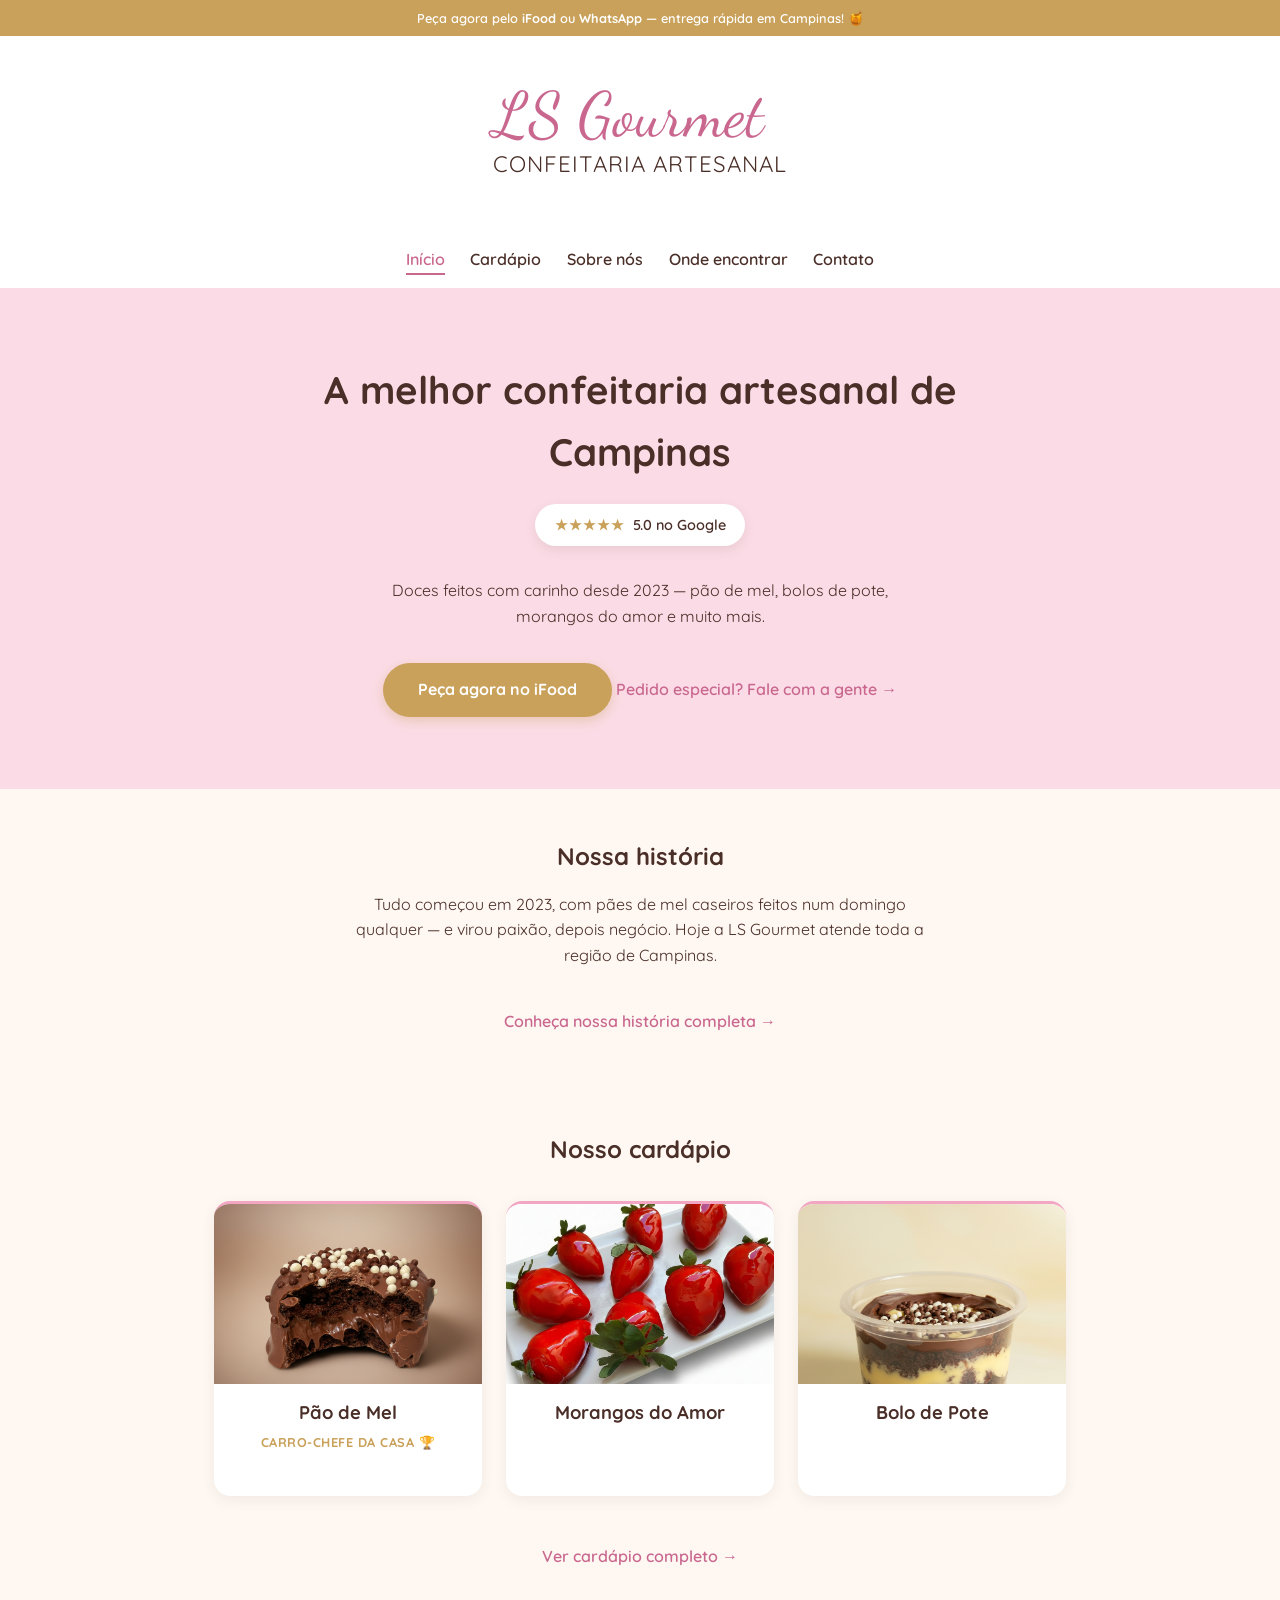
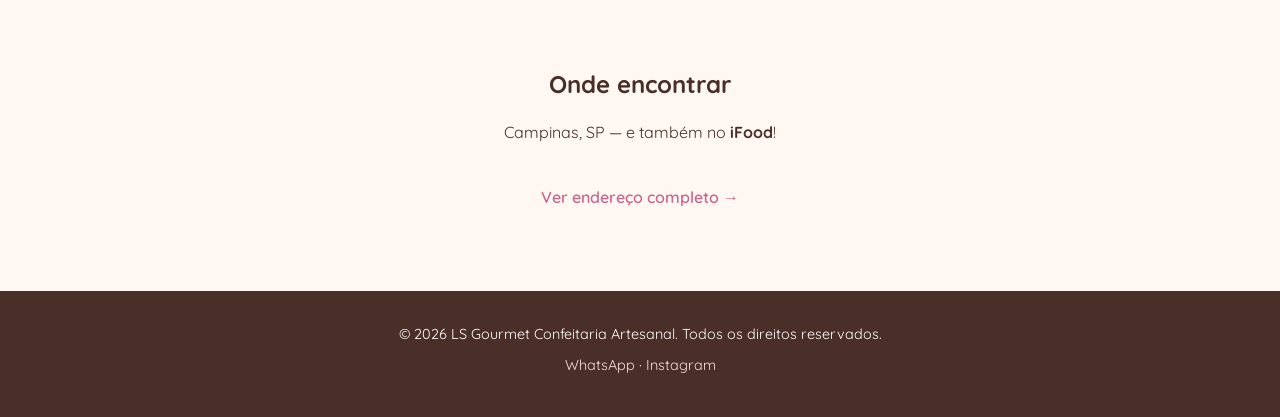
==== index.html @ 7b4629cc "Primeiro commit: site LS Gourmet completo (HTML, CSS, JS)" ====
<!DOCTYPE html>
<html lang="pt-br">

<head>
  <meta charset="UTF-8">
  <meta name="viewport" content="width=device-width, initial-scale=1.0">
  <title>LS Gourmet Confeitaria Artesanal | Campinas</title>

   <meta name="google-site-verification" content="-UkThLlCZHHa44eqxwOINL25z6Y333y_XZGfNcUFU3g" />
  <meta name="description" content="Confeitaria artesanal em Campinas, SP, com nota 5.0 no Google. Pão de mel, bolo de pote, morango do amor e mais, feitos com carinho. Peça no iFood!">
  
  <meta property="og:type" content="website">
  <meta property="og:site_name" content="LS Gourmet Confeitaria Artesanal">
  <meta property="og:locale" content="pt_BR">
  <meta property="og:title" content="LS Gourmet Confeitaria Artesanal | Campinas">
  <meta property="og:description" content="Confeitaria artesanal em Campinas, SP, com nota 5.0 no Google. Pão de mel, bolo de pote, morango do amor e mais, feitos com carinho. Peça no iFood!">
  <meta property="og:image" content="https://lsgourmetconfeitaria.com/images/pao-de-mel.jpg">
  <meta property="og:url" content="https://lsgourmetconfeitaria.com/">

  <link rel="icon" href="/icons/favicon.ico" sizes="any">
<link rel="icon" type="image/png" href="/icons/favicon-32x32.png" sizes="32x32">
<link rel="apple-touch-icon" href="/icons/apple-touch-icon.png">

  <link rel="preconnect" href="https://fonts.googleapis.com">
  <link rel="preconnect" href="https://fonts.gstatic.com" crossorigin>
  <link href="https://fonts.googleapis.com/css2?family=Dancing+Script:wght@700&family=Quicksand:wght@400;600;700&display=swap" rel="stylesheet">

  <link rel="stylesheet" href="css/style.css">
</head>

<body>

  <div class="faixa-anuncio">
    <p>Peça agora pelo <strong>iFood</strong> ou <strong>WhatsApp</strong> — entrega rápida em Campinas! 🍯</p>
  </div>

  <header>
    <div class="logo">
      <p>LS Gourmet </p>
      <span>Confeitaria Artesanal</span>
    </div>
    <button class="menu-toggle" id="menu-toggle" aria-label="Abrir menu" aria-expanded="false" aria-controls="nav-principal">
      <span></span><span></span><span></span>
    </button>
  </header>

  <nav id="nav-principal">
    <ul>
      <li><a href="/" aria-current="page">Início</a></li>
      <li><a href="cardapio">Cardápio</a></li>
      <li><a href="sobre">Sobre nós</a></li>
      <li><a href="onde-encontrar">Onde encontrar</a></li>
      <li><a href="contato">Contato</a></li>
    </ul>
  </nav>

  <main>
    <section class="hero">
      <h1>A melhor confeitaria artesanal de Campinas</h1>
      <a href="https://share.google/IQN4Jlq82c63Bdpti" class="selo-google" target="_blank">
        <span class="estrelas">★★★★★</span> 5.0 no Google
      </a>
      <p>Doces feitos com carinho desde 2023 — pão de mel, bolos de pote, morangos do amor e muito mais.</p>
      <a href="https://www.ifood.com.br/delivery/campinas-sp/ls-gourmet-jardim-santana/70661ac8-6c20-4188-8d08-fb38dcbf7fbe" class="botao-ifood" target="_blank">
        Peça agora no iFood
      </a>
      <a href="contato" class="link-saiba-mais">Pedido especial? Fale com a gente &rarr;</a>
    </section>

    <section class="chamada">
      <h2>Nossa história</h2>
      <p>
        Tudo começou em 2023, com pães de mel caseiros feitos num domingo
        qualquer — e virou paixão, depois negócio. Hoje a LS Gourmet
        atende toda a região de Campinas.
      </p>
      <a href="sobre" class="link-saiba-mais">Conheça nossa história completa &rarr;</a>
    </section>

    <section class="chamada">
      <h2>Nosso cardápio</h2>

      <div class="grid-produtos">
        <article class="card-produto">
          <img src="images/pao-de-mel.jpg" alt="Pães de mel artesanais LS Gourmet" loading="lazy">
          <h3>Pão de Mel</h3>
          <p class="destaque">Carro-chefe da casa 🏆</p>
        </article>

        <article class="card-produto">
          <img src="images/morango-do-amor.jpg" alt="Morangos do amor LS Gourmet" loading="lazy">
          <h3>Morangos do Amor</h3>
        </article>

        <article class="card-produto">
          <img src="images/bolo-de-pote.jpg" alt="Bolo de pote LS Gourmet" loading="lazy">
          <h3>Bolo de Pote</h3>
        </article>
      </div>

      <a href="cardapio" class="link-saiba-mais">Ver cardápio completo &rarr;</a>
    </section>

    <section class="chamada">
      <h2>Onde encontrar</h2>
      <p>Campinas, SP — e também no <strong>iFood</strong>!</p>
      <a href="onde-encontrar" class="link-saiba-mais">Ver endereço completo &rarr;</a>
    </section>

  </main>

  <footer>
    <p>&copy; 2026 LS Gourmet Confeitaria Artesanal. Todos os direitos reservados.</p>
    <p>
      <a href="https://wa.me/5519998472620" target="_blank">WhatsApp</a> ·
      <a href="https://www.instagram.com/ls.gourmet.31/" target="_blank">Instagram</a>
    </p>
  </footer>

  <button id="btn-topo" class="btn-topo" aria-label="Voltar ao topo">&uarr;</button>

  <script src="js/script.js"></script>
</body>
</html>
---- css/style.css ----
/* --------------------------------------------------------------
   1. RESET BÁSICO
   Todo navegador já vem com estilos padrão (margem em <body>,
   bullet em <li>, etc). A gente "zera" isso pra ter controle total.
   -------------------------------------------------------------- */
* {
  margin: 0;
  padding: 0;
  box-sizing: border-box;
}


/* --------------------------------------------------------------
   2. VARIÁVEIS DE COR (a paleta que você aprovou)
   --nome-qualquer é como se cria uma "variável" em CSS.
   Depois usamos var(--nome) em qualquer lugar do arquivo.
   Vantagem: se um dia quiser mudar o rosa do site inteiro,
   troca em UM lugar só, aqui embaixo.
   -------------------------------------------------------------- */
:root {
  --cor-fundo: #fff8f2;        
  --cor-branco: #ffffff;
  --cor-rosa-clara: #fbdce6;   
  --cor-rosa: #f2a6c4;         
  --cor-rosa-escura: #c9678f;  
  --cor-dourado: #c9a15a;      
  --cor-marrom: #4a2e28;       
  --fonte-logo: "Dancing Script", cursive;
  --fonte-titulos: "Quicksand", sans-serif;
  --fonte-corpo: "Quicksand", sans-serif;
}


/* --------------------------------------------------------------
   3. ESTILOS GERAIS DE PÁGINA
   -------------------------------------------------------------- */
body {
  font-family: var(--fonte-corpo);
  background-color: var(--cor-fundo);
  color: var(--cor-marrom);
  line-height: 1.6; 
}

h1, h2, h3 {
  font-family: var(--fonte-titulos);
  color: var(--cor-marrom);
}

img {
  max-width: 100%;
  display: block;
  background-color: var(--cor-rosa-clara);
}


/* --------------------------------------------------------------
   4. CABEÇALHO E MENU
   -------------------------------------------------------------- */
.faixa-anuncio {
  background-color: var(--cor-dourado);
  color: var(--cor-branco);
  text-align: center;
  font-size: 0.8rem;
  font-weight: 600;
  padding: 0.5rem 1rem;
}

header {
  display: flex;
  justify-content: center;
  align-items: center;
  padding: 3rem 2rem;
  background-color: var(--cor-branco);
}

.logo p {
  font-family: var(--fonte-logo);
  font-size: 3.9rem;
  color: var(--cor-rosa-escura);
  line-height: 1;
}

.logo span {
  display: block;
  font-size: 1.4rem;
  letter-spacing: 1px;
  text-transform: uppercase;
  color: var(--cor-marrom);
}

nav ul {
  display: flex;
  gap: 1.6rem;
  list-style: none; 
}

nav a {
  text-decoration: none;
  color: var(--cor-marrom);
  font-weight: 600;
  padding-bottom: 4px;
}

nav a[aria-current="page"] {
  color: var(--cor-rosa-escura);
  border-bottom: 2px solid var(--cor-rosa-escura);
}

nav a:hover {
  color: var(--cor-rosa-escura);
}

nav {
  position: sticky;
  top: 0;
  z-index: 10;
  display: flex;
  justify-content: center;
  background-color: var(--cor-branco);
  padding: 1rem 2rem;
  transition: box-shadow 0.2s ease, padding 0.3s ease;
}

nav.escondida {
  opacity: 0;
}

nav.ativa {
  opacity: 1;
  box-shadow: 0 3px 12px rgba(0, 0, 0, 0.12);
  padding-top: 0.7rem;
  padding-bottom: 0.7rem;
  animation: nav-deslizar 0.6s ease-out;
}

@keyframes nav-deslizar {
  from {
    transform: translateY(-100%);
    opacity: 0;
  }
  to {
    transform: translateY(0);
    opacity: 1;
  }
}

/* --------------------------------------------------------------
   5. BOTÕES
   -------------------------------------------------------------- */
.botao-ifood {
  display: inline-block;
  background-color: var(--cor-dourado);
  color: var(--cor-branco);
  text-decoration: none;
  font-weight: 700;
  padding: 0.9rem 2.2rem;
  border-radius: 50px;
  box-shadow: 0 4px 12px rgba(201, 161, 90, 0.35);
  transition: transform 0.2s ease, box-shadow 0.2s ease;
}

.botao-ifood:hover {
  transform: translateY(-2px); 
  box-shadow: 0 6px 16px rgba(201, 161, 90, 0.45);
}

.botao-whatsapp {
  display: inline-block;
  background-color: transparent;
  color: var(--cor-rosa-escura);
  text-decoration: none;
  font-weight: 700;
  padding: 0.8rem 2rem;
  border: 2px solid var(--cor-rosa-escura);
  border-radius: 50px;
  transition: background-color 0.2s ease, color 0.2s ease;
}

.botao-whatsapp:hover {
  background-color: var(--cor-rosa-escura);
  color: var(--cor-branco);
}

.link-saiba-mais {
  display: inline-block;
  margin-top: 1rem;
  color: var(--cor-rosa-escura);
  text-decoration: none;
  font-weight: 600;
}

.link-saiba-mais:hover {
  text-decoration: underline;
}

/* --------------------------------------------------------------
   5.1 SELO DE AVALIAÇÃO GOOGLE
   Um "selo" clicável mostrando a nota real do Google — em vez de só
   AFIRMAR que somos os melhores, mostramos uma prova concreta e
   verificável (a pessoa pode clicar e conferir as avaliações de
   verdade). Usa as mesmas cores do resto do site: fundo branco,
   texto marrom, estrelas em dourado.
   -------------------------------------------------------------- */
.selo-google {
  display: inline-flex;
  align-items: center;
  gap: 0.5rem;
  background-color: var(--cor-branco);
  color: var(--cor-marrom);
  text-decoration: none;
  font-weight: 600;
  font-size: 0.9rem;
  padding: 0.6rem 1.2rem;
  border-radius: 50px;
  box-shadow: 0 4px 12px rgba(74, 46, 40, 0.1);
  margin: 0.3rem 0 2rem;
  transition: transform 0.2s ease, box-shadow 0.2s ease;
}

.selo-google:hover {
  transform: translateY(-2px);
  box-shadow: 0 6px 16px rgba(74, 46, 40, 0.18);
}

.selo-google .estrelas {
  color: var(--cor-dourado);
  letter-spacing: 1px;
}

/* --------------------------------------------------------------
   6. HERO (banner de abertura da Home)
   -------------------------------------------------------------- */
.hero {
  text-align: center;
  padding: 4.5rem 1.5rem;
  background-color: var(--cor-rosa-clara);
}

.hero h1 {
  font-size: 2.4rem;
  max-width: 700px;
  margin: 0 auto 1rem;
}

.hero p {
  max-width: 550px;
  margin: 0 auto 2rem;
}


/* --------------------------------------------------------------
   7. SEÇÕES DE CONTEÚDO (chamadas da home + páginas internas)
   -------------------------------------------------------------- */
.chamada,
.pagina-cardapio,
.pagina-sobre,
.pagina-onde-encontrar,
.pagina-contato {
  max-width: 900px;
  margin: 0 auto;
  padding: 3rem 1.5rem;
  }

.chamada h2,
.pagina-cardapio h1,
.pagina-sobre h1,
.pagina-onde-encontrar h1,
.pagina-contato h1 {
  text-align: center;
  margin-bottom: 1rem;
}

.chamada p,
.pagina-contato > p {
  text-align: center;
  max-width: 600px;
  margin: 0 auto 1.5rem;
}

.chamada {
  text-align: center;
}

.pagina-sobre p,
.pagina-onde-encontrar p {
  margin: 0 auto 1rem;
  max-width: 650px;
}

.pagina-onde-encontrar,
.pagina-sobre,
.pagina-cardapio,
.pagina-contato {
  text-align: center;
}

.pagina-contato {
  padding-bottom: 0;
}

.pagina-contato + .chamada {
  padding-top: 1.5rem;
}

/* --------------------------------------------------------------
   8. GRID DE PRODUTOS (cards)
   -------------------------------------------------------------- */
.grid-produtos {
  display: grid;
  grid-template-columns: repeat(auto-fit, minmax(220px, 1fr));
  gap: 1.5rem;
  margin: 2rem 0;
  text-align: left;
}

.pagina-cardapio .grid-produtos {
  grid-template-columns: repeat(2, 1fr);
  max-width: 650px;
  margin: 2rem auto;
}

.card-produto {
  background-color: var(--cor-branco);
  border-radius: 16px;
  border-top: 3px solid var(--cor-rosa);
  overflow: hidden;
  box-shadow: 0 4px 14px rgba(74, 46, 40, 0.08);
  text-align: center;
  padding-bottom: 1.2rem;
  transition: transform 0.2s ease;
  cursor: pointer;
}

.card-produto:hover {
  transform: translateY(-4px);
}

.card-produto img {
  width: 100%;
  height: 180px;
  object-fit: cover;
}

.card-produto h2,
.card-produto h3 {
  font-size: 1.15rem;
  margin: 0.9rem 0.8rem 0.3rem;
}

.card-produto p {
  padding: 0 1rem;
  font-size: 0.92rem;
}

.card-produto .destaque {
  color: var(--cor-dourado);
  font-weight: 700;
  font-size: 0.8rem;
  text-transform: uppercase;
  letter-spacing: 0.5px;
}

.card-produto .descricao {
  max-height: 0;
  overflow: hidden;
  opacity: 0;
  padding: 0 1rem;
  transition: max-height 0.3s ease, opacity 0.3s ease, padding 0.3s ease;
}

.card-produto.expandido .descricao {
  max-height: 200px;
  opacity: 1;
  padding: 0 1rem 1.2rem;
}

/* --------------------------------------------------------------
   9. RODAPÉ
   -------------------------------------------------------------- */
footer {
  background-color: var(--cor-marrom);
  color: var(--cor-branco);
  text-align: center;
  padding: 2rem 1rem;
  margin-top: 2rem;
}

footer p {
  margin-bottom: 0.5rem;
  font-size: 0.9rem;
}

footer a {
  color: var(--cor-rosa-clara);
  text-decoration: none;
}

footer a:hover {
  text-decoration: underline;
}


/* --------------------------------------------------------------
   10. MENU HAMBÚRGUER (o botão de 3 tracinhos)
   Por padrão ele fica ESCONDIDO — só aparece no celular (ver item 13).
   O JavaScript (js/script.js) vai adicionar/remover a classe "aberto"
   nesse botão e no <nav> quando o visitante clicar.
   -------------------------------------------------------------- */
.menu-toggle {
  display: none;
  flex-direction: column;
  justify-content: center;
  align-items: center;
  gap: 5px;
  width: 40px;
  height: 40px;
  background: none;
  border: none;
  cursor: pointer;
  padding: 0;
}

.menu-toggle span {
  display: block;
  width: 26px;
  height: 3px;
  background-color: var(--cor-marrom);
  border-radius: 2px;
  transition: transform 0.25s ease, opacity 0.25s ease;
}

.menu-toggle.aberto span:nth-child(1) {
  transform: translateY(8px) rotate(45deg);
}

.menu-toggle.aberto span:nth-child(2) {
  opacity: 0;
}

.menu-toggle.aberto span:nth-child(3) {
  transform: translateY(-8px) rotate(-45deg);
}


/* --------------------------------------------------------------
   11. BOTÃO "VOLTAR AO TOPO"
   Fica invisível (opacity: 0) até o JS adicionar a classe "visivel",
   que acontece depois que o visitante rola um pouco a página.
   -------------------------------------------------------------- */
.btn-topo {
  position: fixed;
  right: 1.5rem;
  bottom: 1.5rem;
  width: 46px;
  height: 46px;
  border-radius: 50%;
  border: none;
  background-color: var(--cor-dourado);
  color: var(--cor-branco);
  font-size: 1.3rem;
  line-height: 1;
  cursor: pointer;
  box-shadow: 0 4px 12px rgba(0, 0, 0, 0.2);
  opacity: 0;
  visibility: hidden;
  transform: translateY(10px);
  transition: opacity 0.25s ease, transform 0.25s ease, visibility 0.25s;
  z-index: 20;
}

.btn-topo.visivel {
  opacity: 1;
  visibility: visible;
  transform: translateY(0);
}

/* --------------------------------------------------------------
   13. RESPONSIVIDADE (telas menores, tipo celular)
   Uma "media query" só aplica o CSS de dentro quando a condição bate.
   max-width: 768px = "telas com até 768px de largura".
   -------------------------------------------------------------- */
@media (max-width: 768px) {
  .faixa-anuncio {
    font-size: 0.7rem;
    padding: 0.4rem 0.8rem;
  }

  header {
    position: sticky;
    top: 0;
    z-index: 10;
    background-color: var(--cor-branco);
    box-shadow: 0 2px 8px rgba(0, 0, 0, 0.06);
    padding: 1rem 1.5rem;
    justify-content: space-between;
  }

  .menu-toggle {
    display: flex;
  }

  nav {
    position: static;
    box-shadow: none;
    padding: 0;
    display: none;
    width: 100%;
    opacity: 1;
  }

  nav.escondida {
    opacity: 1;
  }

  nav.aberto {
    display: block;
  }

  nav.ativa {
    box-shadow: none;
    padding: 0;
  }

  nav ul {
    flex-direction: column;
    align-items: center;
    gap: 1rem;
    padding: 1.2rem 0;
  }

  .hero h1 {
    font-size: 1.8rem;
  }

  .hero {
    padding: 3rem 1.2rem;
  }
}
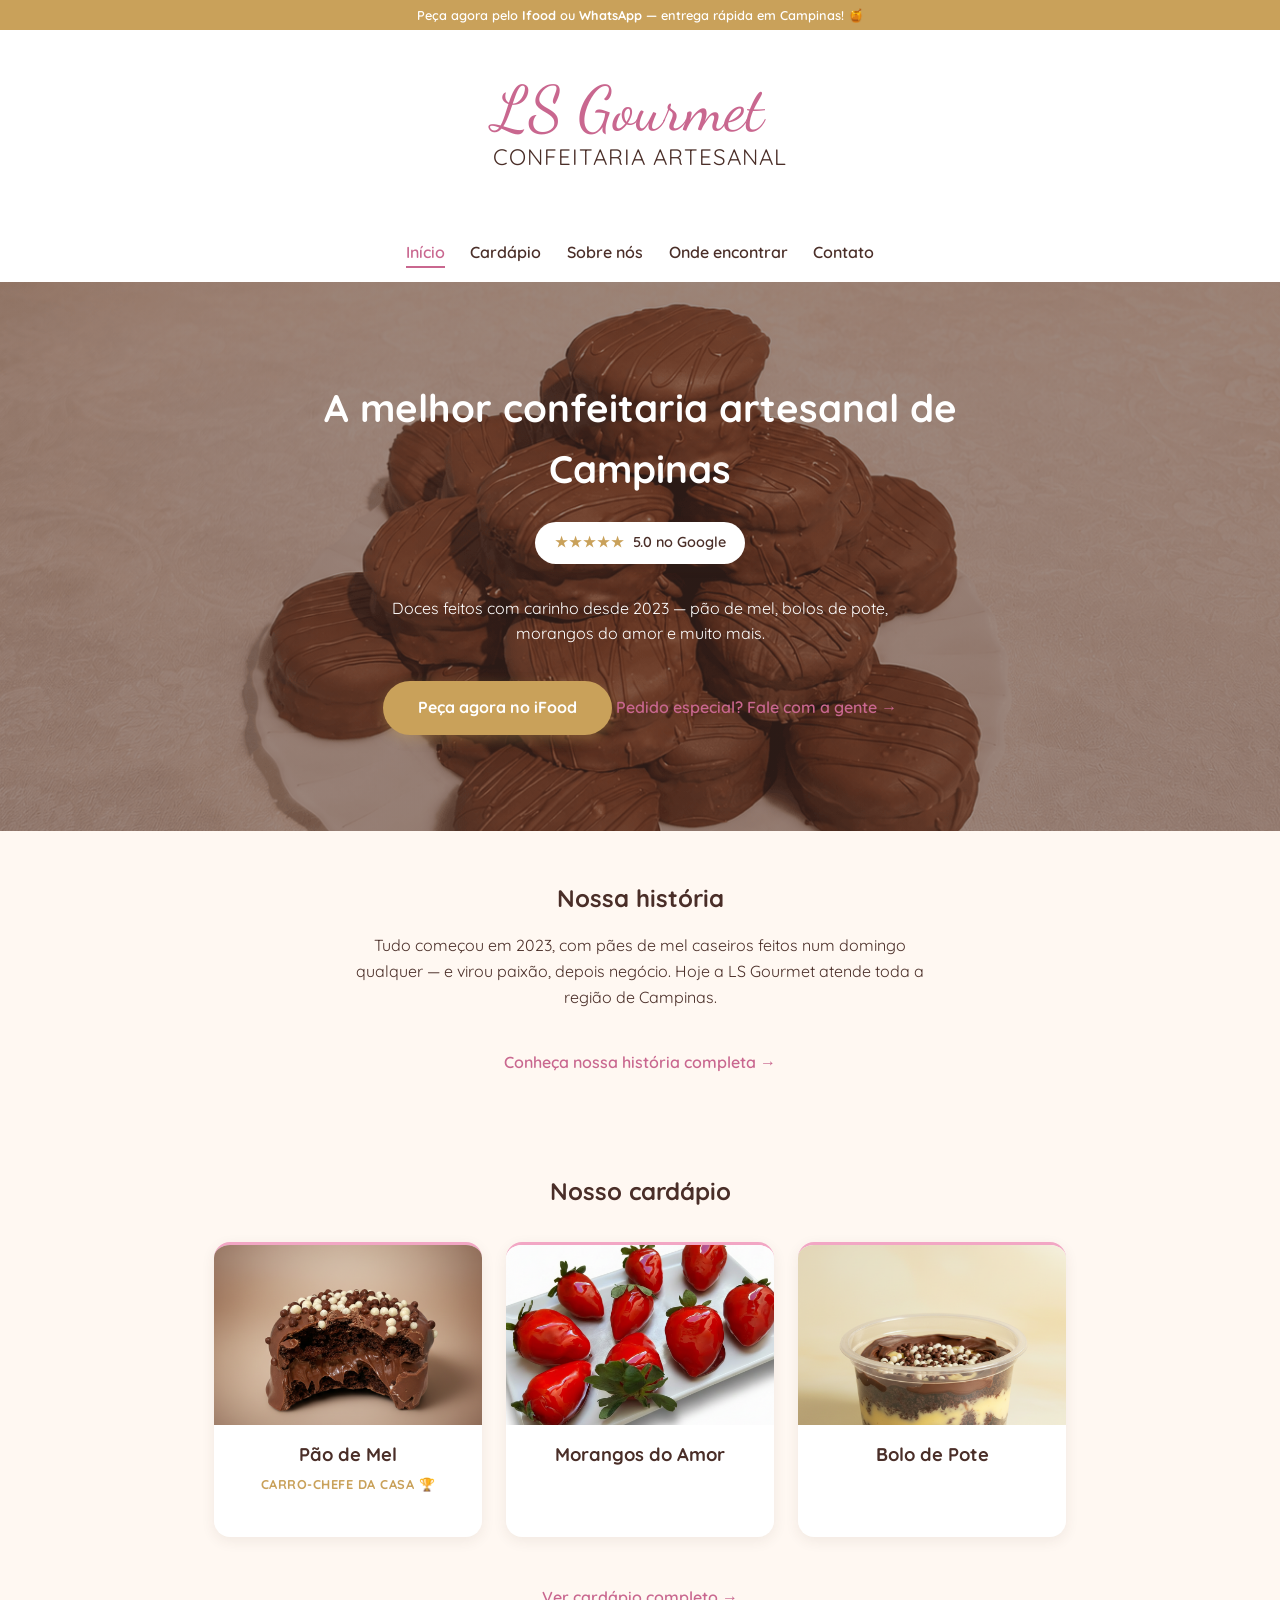
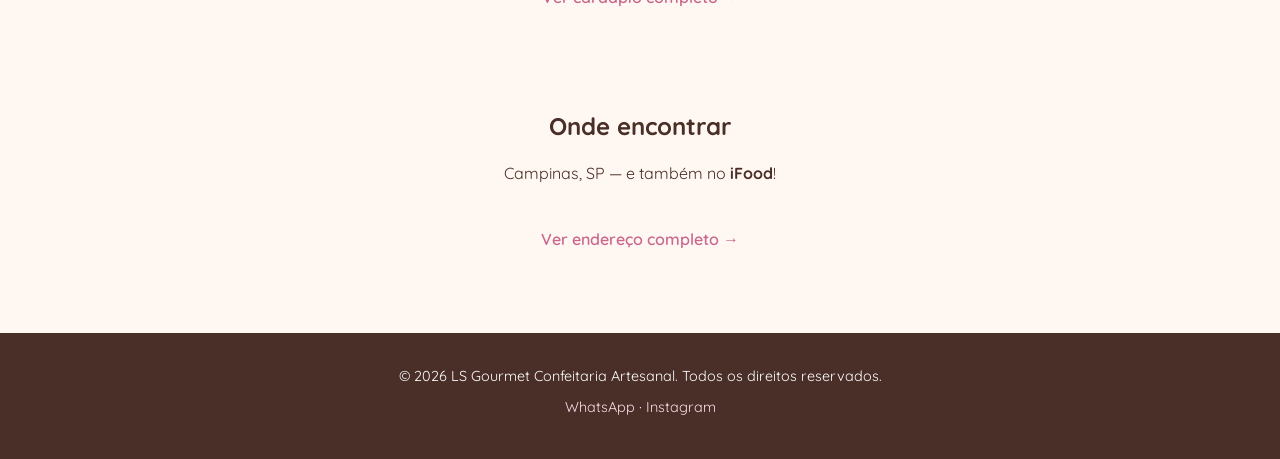
==== commit 19e908c2: "Ajustando barra - faixa anuncio -" ====
--- a/index.html
+++ b/index.html
@@ -31,7 +31,8 @@
 <body>
 
   <div class="faixa-anuncio">
-    <p>Peça agora pelo <strong>iFood</strong> ou <strong>WhatsApp</strong> — entrega rápida em Campinas! 🍯</p>
+    <p>Peça agora pelo <strong><a href="https://www.ifood.com.br/delivery/campinas-sp/ls-gourmet-jardim-santana/70661ac8-6c20-4188-8d08-fb38dcbf7fbe" target="_blank">
+        Ifood</a></strong> ou <strong><a href="https://wa.me/5519998472620" target="_blank"> WhatsApp</a></strong> — entrega rápida em Campinas! 🍯</p>
   </div>
 
   <header>
--- a/css/style.css
+++ b/css/style.css
@@ -1,22 +1,9 @@
-/* --------------------------------------------------------------
-   1. RESET BÁSICO
-   Todo navegador já vem com estilos padrão (margem em <body>,
-   bullet em <li>, etc). A gente "zera" isso pra ter controle total.
-   -------------------------------------------------------------- */
 * {
   margin: 0;
   padding: 0;
   box-sizing: border-box;
 }
 
-
-/* --------------------------------------------------------------
-   2. VARIÁVEIS DE COR (a paleta que você aprovou)
-   --nome-qualquer é como se cria uma "variável" em CSS.
-   Depois usamos var(--nome) em qualquer lugar do arquivo.
-   Vantagem: se um dia quiser mudar o rosa do site inteiro,
-   troca em UM lugar só, aqui embaixo.
-   -------------------------------------------------------------- */
 :root {
   --cor-fundo: #fff8f2;        
   --cor-branco: #ffffff;
@@ -30,10 +17,6 @@
   --fonte-corpo: "Quicksand", sans-serif;
 }
 
-
-/* --------------------------------------------------------------
-   3. ESTILOS GERAIS DE PÁGINA
-   -------------------------------------------------------------- */
 body {
   font-family: var(--fonte-corpo);
   background-color: var(--cor-fundo);
@@ -52,17 +35,18 @@
   background-color: var(--cor-rosa-clara);
 }
 
-
-/* --------------------------------------------------------------
-   4. CABEÇALHO E MENU
-   -------------------------------------------------------------- */
 .faixa-anuncio {
   background-color: var(--cor-dourado);
   color: var(--cor-branco);
   text-align: center;
   font-size: 0.8rem;
   font-weight: 600;
-  padding: 0.5rem 1rem;
+  padding: 0.3rem 1rem;
+}
+
+.faixa-anuncio a {
+  color: var(--cor-branco);
+  text-decoration: none;
 }
 
 header {
@@ -144,9 +128,6 @@
   }
 }
 
-/* --------------------------------------------------------------
-   5. BOTÕES
-   -------------------------------------------------------------- */
 .botao-ifood {
   display: inline-block;
   background-color: var(--cor-dourado);
@@ -193,14 +174,6 @@
   text-decoration: underline;
 }
 
-/* --------------------------------------------------------------
-   5.1 SELO DE AVALIAÇÃO GOOGLE
-   Um "selo" clicável mostrando a nota real do Google — em vez de só
-   AFIRMAR que somos os melhores, mostramos uma prova concreta e
-   verificável (a pessoa pode clicar e conferir as avaliações de
-   verdade). Usa as mesmas cores do resto do site: fundo branco,
-   texto marrom, estrelas em dourado.
-   -------------------------------------------------------------- */
 .selo-google {
   display: inline-flex;
   align-items: center;
@@ -227,30 +200,29 @@
   letter-spacing: 1px;
 }
 
-/* --------------------------------------------------------------
-   6. HERO (banner de abertura da Home)
-   -------------------------------------------------------------- */
 .hero {
   text-align: center;
-  padding: 4.5rem 1.5rem;
-  background-color: var(--cor-rosa-clara);
+  padding: 6rem 1.5rem;
+  background-image: linear-gradient(rgba(74, 46, 40, 0.55), rgba(74, 46, 40, 0.55)), url("../images/hero.fundo.jpg");
+  background-size: cover;
+  background-position: center;
+  background-attachment: fixed;
+  color: var(--cor-branco);
 }
 
 .hero h1 {
   font-size: 2.4rem;
   max-width: 700px;
   margin: 0 auto 1rem;
+  color: var(--cor-branco);
 }
 
 .hero p {
   max-width: 550px;
   margin: 0 auto 2rem;
-}
-
-
-/* --------------------------------------------------------------
-   7. SEÇÕES DE CONTEÚDO (chamadas da home + páginas internas)
-   -------------------------------------------------------------- */
+  color: var(--cor-branco);
+}
+
 .chamada,
 .pagina-cardapio,
 .pagina-sobre,
@@ -302,9 +274,6 @@
   padding-top: 1.5rem;
 }
 
-/* --------------------------------------------------------------
-   8. GRID DE PRODUTOS (cards)
-   -------------------------------------------------------------- */
 .grid-produtos {
   display: grid;
   grid-template-columns: repeat(auto-fit, minmax(220px, 1fr));
@@ -374,9 +343,6 @@
   padding: 0 1rem 1.2rem;
 }
 
-/* --------------------------------------------------------------
-   9. RODAPÉ
-   -------------------------------------------------------------- */
 footer {
   background-color: var(--cor-marrom);
   color: var(--cor-branco);
@@ -399,13 +365,6 @@
   text-decoration: underline;
 }
 
-
-/* --------------------------------------------------------------
-   10. MENU HAMBÚRGUER (o botão de 3 tracinhos)
-   Por padrão ele fica ESCONDIDO — só aparece no celular (ver item 13).
-   O JavaScript (js/script.js) vai adicionar/remover a classe "aberto"
-   nesse botão e no <nav> quando o visitante clicar.
-   -------------------------------------------------------------- */
 .menu-toggle {
   display: none;
   flex-direction: column;
@@ -441,12 +400,6 @@
   transform: translateY(-8px) rotate(-45deg);
 }
 
-
-/* --------------------------------------------------------------
-   11. BOTÃO "VOLTAR AO TOPO"
-   Fica invisível (opacity: 0) até o JS adicionar a classe "visivel",
-   que acontece depois que o visitante rola um pouco a página.
-   -------------------------------------------------------------- */
 .btn-topo {
   position: fixed;
   right: 1.5rem;
@@ -474,11 +427,6 @@
   transform: translateY(0);
 }
 
-/* --------------------------------------------------------------
-   13. RESPONSIVIDADE (telas menores, tipo celular)
-   Uma "media query" só aplica o CSS de dentro quando a condição bate.
-   max-width: 768px = "telas com até 768px de largura".
-   -------------------------------------------------------------- */
 @media (max-width: 768px) {
   .faixa-anuncio {
     font-size: 0.7rem;
@@ -534,5 +482,6 @@
 
   .hero {
     padding: 3rem 1.2rem;
-  }
-}
+    background-attachment: scroll;
+  }
+}
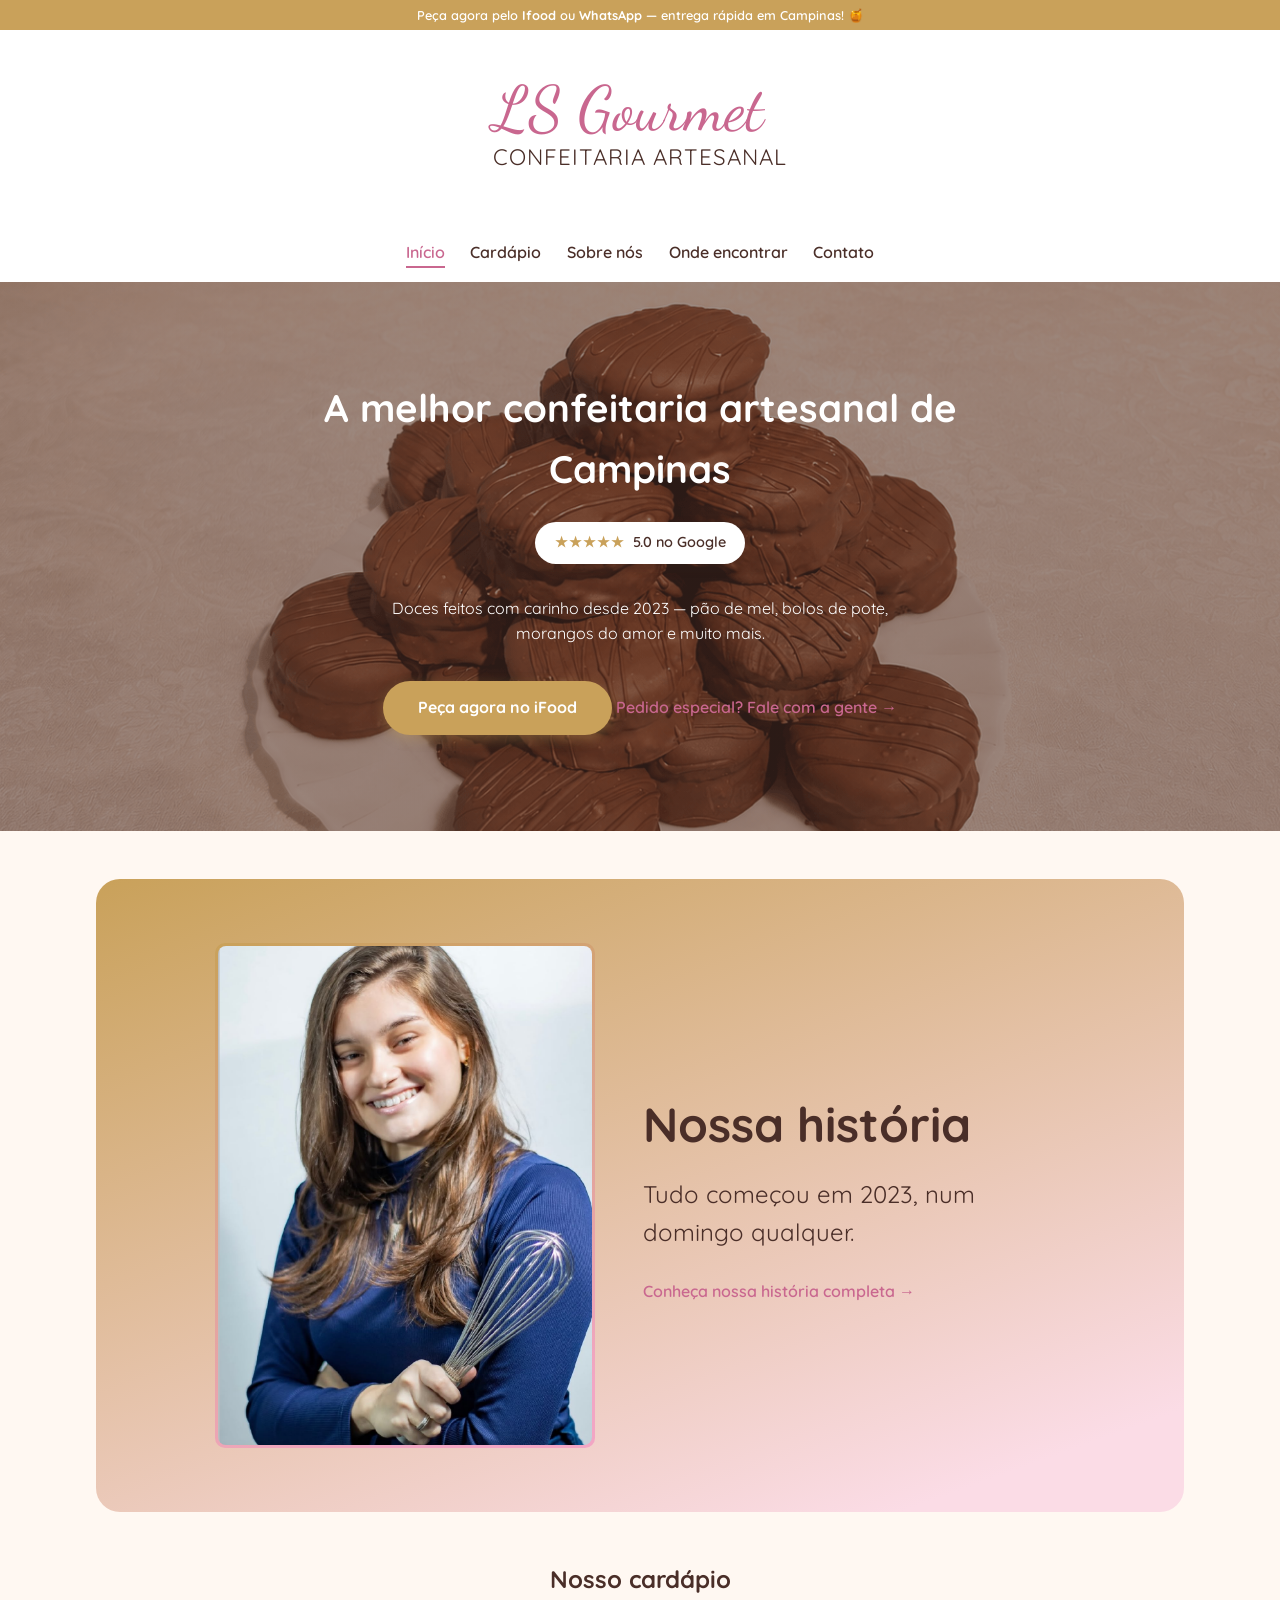
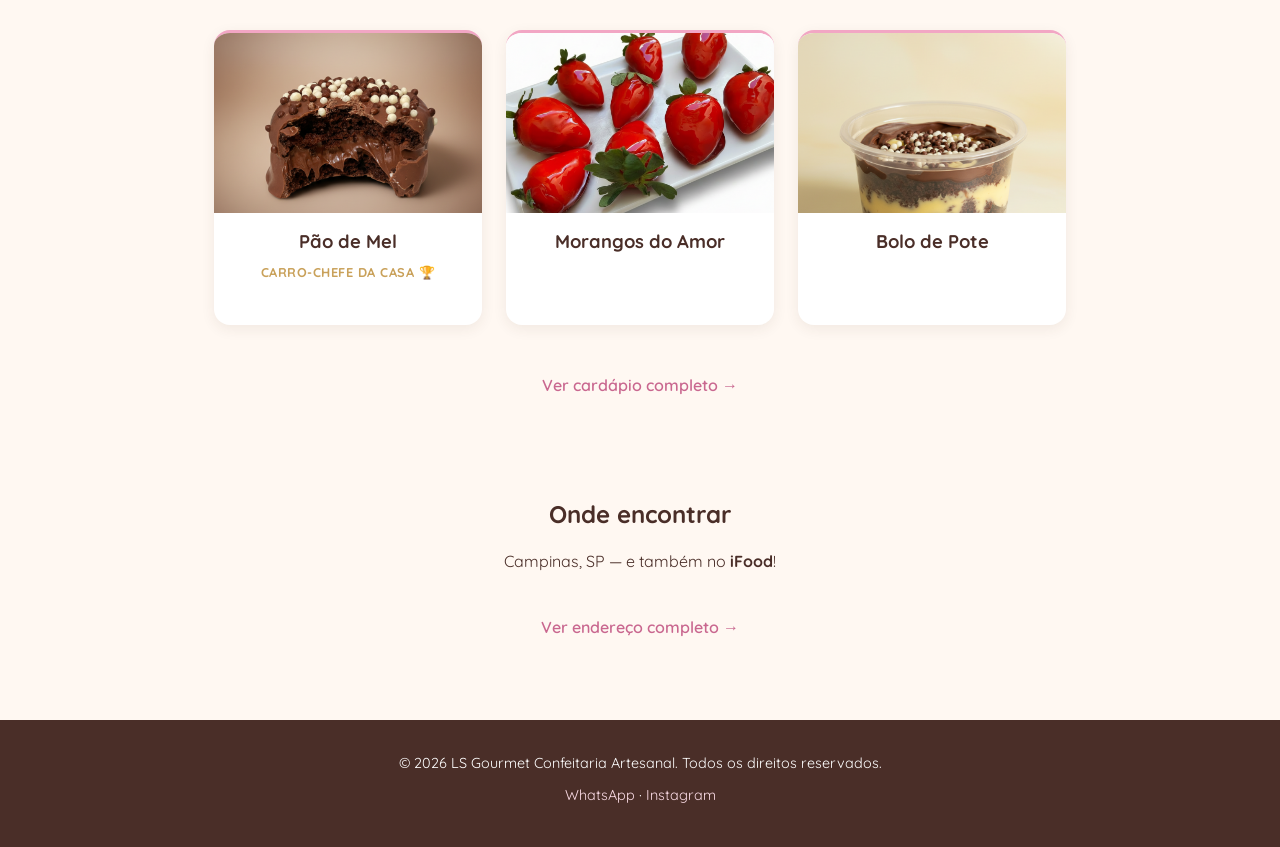
==== commit 0fca60d5: "Adição de teaser - sobre - no index.html  e ajuste de indentação no contato.html" ====
--- a/index.html
+++ b/index.html
@@ -6,24 +6,28 @@
   <meta name="viewport" content="width=device-width, initial-scale=1.0">
   <title>LS Gourmet Confeitaria Artesanal | Campinas</title>
 
-   <meta name="google-site-verification" content="-UkThLlCZHHa44eqxwOINL25z6Y333y_XZGfNcUFU3g" />
-  <meta name="description" content="Confeitaria artesanal em Campinas, SP, com nota 5.0 no Google. Pão de mel, bolo de pote, morango do amor e mais, feitos com carinho. Peça no iFood!">
-  
+  <meta name="google-site-verification" content="-UkThLlCZHHa44eqxwOINL25z6Y333y_XZGfNcUFU3g" />
+  <meta name="description"
+    content="Confeitaria artesanal em Campinas, SP, com nota 5.0 no Google. Pão de mel, bolo de pote, morango do amor e mais, feitos com carinho. Peça no iFood!">
+
   <meta property="og:type" content="website">
   <meta property="og:site_name" content="LS Gourmet Confeitaria Artesanal">
   <meta property="og:locale" content="pt_BR">
   <meta property="og:title" content="LS Gourmet Confeitaria Artesanal | Campinas">
-  <meta property="og:description" content="Confeitaria artesanal em Campinas, SP, com nota 5.0 no Google. Pão de mel, bolo de pote, morango do amor e mais, feitos com carinho. Peça no iFood!">
+  <meta property="og:description"
+    content="Confeitaria artesanal em Campinas, SP, com nota 5.0 no Google. Pão de mel, bolo de pote, morango do amor e mais, feitos com carinho. Peça no iFood!">
   <meta property="og:image" content="https://lsgourmetconfeitaria.com/images/pao-de-mel.jpg">
   <meta property="og:url" content="https://lsgourmetconfeitaria.com/">
 
   <link rel="icon" href="/icons/favicon.ico" sizes="any">
-<link rel="icon" type="image/png" href="/icons/favicon-32x32.png" sizes="32x32">
-<link rel="apple-touch-icon" href="/icons/apple-touch-icon.png">
+  <link rel="icon" type="image/png" href="/icons/favicon-32x32.png" sizes="32x32">
+  <link rel="apple-touch-icon" href="/icons/apple-touch-icon.png">
 
   <link rel="preconnect" href="https://fonts.googleapis.com">
   <link rel="preconnect" href="https://fonts.gstatic.com" crossorigin>
-  <link href="https://fonts.googleapis.com/css2?family=Dancing+Script:wght@700&family=Quicksand:wght@400;600;700&display=swap" rel="stylesheet">
+  <link
+    href="https://fonts.googleapis.com/css2?family=Dancing+Script:wght@700&family=Quicksand:wght@400;600;700&display=swap"
+    rel="stylesheet">
 
   <link rel="stylesheet" href="css/style.css">
 </head>
@@ -31,16 +35,20 @@
 <body>
 
   <div class="faixa-anuncio">
-    <p>Peça agora pelo <strong><a href="https://www.ifood.com.br/delivery/campinas-sp/ls-gourmet-jardim-santana/70661ac8-6c20-4188-8d08-fb38dcbf7fbe" target="_blank">
-        Ifood</a></strong> ou <strong><a href="https://wa.me/5519998472620" target="_blank"> WhatsApp</a></strong> — entrega rápida em Campinas! 🍯</p>
+    <p>Peça agora pelo <strong><a
+          href="https://www.ifood.com.br/delivery/campinas-sp/ls-gourmet-jardim-santana/70661ac8-6c20-4188-8d08-fb38dcbf7fbe"
+          target="_blank">
+          Ifood</a></strong> ou <strong><a href="https://wa.me/5519998472620" target="_blank"> WhatsApp</a></strong> —
+      entrega rápida em Campinas! 🍯</p>
   </div>
 
   <header>
     <div class="logo">
-      <p>LS Gourmet </p>
+      <p><a href="/">LS Gourmet</a></p>
       <span>Confeitaria Artesanal</span>
     </div>
-    <button class="menu-toggle" id="menu-toggle" aria-label="Abrir menu" aria-expanded="false" aria-controls="nav-principal">
+    <button class="menu-toggle" id="menu-toggle" aria-label="Abrir menu" aria-expanded="false"
+      aria-controls="nav-principal">
       <span></span><span></span><span></span>
     </button>
   </header>
@@ -55,6 +63,8 @@
     </ul>
   </nav>
 
+  <div class="fundo-menu" id="fundo-menu"></div>
+
   <main>
     <section class="hero">
       <h1>A melhor confeitaria artesanal de Campinas</h1>
@@ -62,21 +72,25 @@
         <span class="estrelas">★★★★★</span> 5.0 no Google
       </a>
       <p>Doces feitos com carinho desde 2023 — pão de mel, bolos de pote, morangos do amor e muito mais.</p>
-      <a href="https://www.ifood.com.br/delivery/campinas-sp/ls-gourmet-jardim-santana/70661ac8-6c20-4188-8d08-fb38dcbf7fbe" class="botao-ifood" target="_blank">
+      <a href="https://www.ifood.com.br/delivery/campinas-sp/ls-gourmet-jardim-santana/70661ac8-6c20-4188-8d08-fb38dcbf7fbe"
+        class="botao-ifood" target="_blank">
         Peça agora no iFood
       </a>
       <a href="contato" class="link-saiba-mais">Pedido especial? Fale com a gente &rarr;</a>
     </section>
 
-    <section class="chamada">
+    <section id="nossa-historia" class="chamada">
+  <a href="sobre" class="cartao-historia">
+    <div class="cartao-historia-moldura">
+      <img src="images/leticia-nossa-historia-1.jpeg" alt="Foto Letícia, fundadora da LS Gourmet" loading="lazy">
+    </div>
+    <div class="cartao-historia-texto">
       <h2>Nossa história</h2>
-      <p>
-        Tudo começou em 2023, com pães de mel caseiros feitos num domingo
-        qualquer — e virou paixão, depois negócio. Hoje a LS Gourmet
-        atende toda a região de Campinas.
-      </p>
-      <a href="sobre" class="link-saiba-mais">Conheça nossa história completa &rarr;</a>
-    </section>
+      <p>Tudo começou em 2023, num domingo qualquer.</p>
+      <span class="link-saiba-mais">Conheça nossa história completa &rarr;</span>
+    </div>
+  </a>
+</section>
 
     <section class="chamada">
       <h2>Nosso cardápio</h2>
@@ -122,4 +136,5 @@
 
   <script src="js/script.js"></script>
 </body>
-</html>
+
+</html>
--- a/css/style.css
+++ b/css/style.css
@@ -5,13 +5,13 @@
 }
 
 :root {
-  --cor-fundo: #fff8f2;        
+  --cor-fundo: #fff8f2;
   --cor-branco: #ffffff;
-  --cor-rosa-clara: #fbdce6;   
-  --cor-rosa: #f2a6c4;         
-  --cor-rosa-escura: #c9678f;  
-  --cor-dourado: #c9a15a;      
-  --cor-marrom: #4a2e28;       
+  --cor-rosa-clara: #fbdce6;
+  --cor-rosa: #f2a6c4;
+  --cor-rosa-escura: #c9678f;
+  --cor-dourado: #c9a15a;
+  --cor-marrom: #4a2e28;
   --fonte-logo: "Dancing Script", cursive;
   --fonte-titulos: "Quicksand", sans-serif;
   --fonte-corpo: "Quicksand", sans-serif;
@@ -21,10 +21,12 @@
   font-family: var(--fonte-corpo);
   background-color: var(--cor-fundo);
   color: var(--cor-marrom);
-  line-height: 1.6; 
-}
-
-h1, h2, h3 {
+  line-height: 1.6;
+}
+
+h1,
+h2,
+h3 {
   font-family: var(--fonte-titulos);
   color: var(--cor-marrom);
 }
@@ -64,6 +66,11 @@
   line-height: 1;
 }
 
+.logo p a {
+  text-decoration: none;
+  color: var(--cor-rosa-escura);
+}
+
 .logo span {
   display: block;
   font-size: 1.4rem;
@@ -75,7 +82,7 @@
 nav ul {
   display: flex;
   gap: 1.6rem;
-  list-style: none; 
+  list-style: none;
 }
 
 nav a {
@@ -122,6 +129,7 @@
     transform: translateY(-100%);
     opacity: 0;
   }
+
   to {
     transform: translateY(0);
     opacity: 1;
@@ -141,7 +149,7 @@
 }
 
 .botao-ifood:hover {
-  transform: translateY(-2px); 
+  transform: translateY(-2px);
   box-shadow: 0 6px 16px rgba(201, 161, 90, 0.45);
 }
 
@@ -231,7 +239,7 @@
   max-width: 900px;
   margin: 0 auto;
   padding: 3rem 1.5rem;
-  }
+}
 
 .chamada h2,
 .pagina-cardapio h1,
@@ -243,7 +251,7 @@
 }
 
 .chamada p,
-.pagina-contato > p {
+.pagina-contato>p {
   text-align: center;
   max-width: 600px;
   margin: 0 auto 1.5rem;
@@ -251,6 +259,65 @@
 
 .chamada {
   text-align: center;
+}
+
+#nossa-historia {
+  max-width: 1500px;
+  width: 85%;
+  margin: 3rem auto 0;
+  padding: 4rem 1.5rem;
+  background: linear-gradient(160deg, var(--cor-dourado) 0%, var(--cor-rosa-clara) 90%);
+  border-radius: 24px;
+}
+
+.cartao-historia-texto h2 {
+  font-size: 3rem;
+}
+
+#nossa-historia .cartao-historia-texto p {
+  font-size: 1.5rem;
+}
+
+.cartao-historia {
+  display: flex;
+  align-items: center;
+  gap: 3rem;
+  max-width: 850px;
+  margin: 0 auto;
+  text-align: left;
+  text-decoration: none;
+}
+
+.cartao-historia-moldura {
+  flex: 0 0 380px;
+  display: block;
+  padding: 3px;
+  border-radius: 10px;
+  overflow: hidden;
+  background: linear-gradient(160deg, var(--cor-dourado) 0%, var(--cor-rosa) 90%);
+}
+
+.cartao-historia img {
+  display: block;
+  width: 100%;
+  aspect-ratio: 3 / 4;
+  object-fit: cover;
+  border-radius: 8px;
+  transition: transform 0.35s ease;
+}
+
+.cartao-historia:hover img {
+  transform: scale(1.05);
+}
+
+#nossa-historia .cartao-historia-texto h2,
+#nossa-historia .cartao-historia-texto p {
+  text-align: left;
+  margin: 0 0 0.75rem;
+}
+
+#nossa-historia .cartao-historia-texto p {
+  color: var(--cor-marrom);
 }
 
 .pagina-sobre p,
@@ -270,7 +337,7 @@
   padding-bottom: 0;
 }
 
-.pagina-contato + .chamada {
+.pagina-contato+.chamada {
   padding-top: 1.5rem;
 }
 
@@ -436,44 +503,74 @@
   header {
     position: sticky;
     top: 0;
-    z-index: 10;
+    z-index: 20;
     background-color: var(--cor-branco);
     box-shadow: 0 2px 8px rgba(0, 0, 0, 0.06);
     padding: 1rem 1.5rem;
     justify-content: space-between;
   }
 
+  .logo p {
+    font-family: var(--fonte-logo);
+    font-size: 1.8rem;
+    color: var(--cor-rosa-escura);
+    line-height: 1;
+  }
+
+  .logo span {
+    display: block;
+    font-size: 0.7rem;
+    letter-spacing: 1px;
+    text-transform: uppercase;
+    color: var(--cor-marrom);
+  }
+
   .menu-toggle {
     display: flex;
   }
 
   nav {
-    position: static;
-    box-shadow: none;
-    padding: 0;
-    display: none;
-    width: 100%;
-    opacity: 1;
-  }
-
-  nav.escondida {
-    opacity: 1;
+    position: fixed;
+    top: var(--topo-menu, 0px);
+    right: 0;
+    height: calc(100vh - var(--topo-menu, 0px));
+    width: min(65%, 190px);
+    z-index: 15;
+    background: linear-gradient(160deg, var(--cor-dourado) 0%, var(--cor-rosa) 90%);
+    box-shadow: -2px 0 10px rgba(0, 0, 0, 0.1);
+    padding: 2rem 1.25rem;
+    display: block;
+    transform: translateX(100%);
+    transition: transform 0.25s ease;
   }
 
   nav.aberto {
-    display: block;
-  }
-
-  nav.ativa {
-    box-shadow: none;
-    padding: 0;
+    transform: translateX(0);
   }
 
   nav ul {
     flex-direction: column;
-    align-items: center;
-    gap: 1rem;
-    padding: 1.2rem 0;
+    align-items: flex-start;
+    gap: 1.5rem;
+    padding: 0;
+  }
+
+  .fundo-menu {
+    position: fixed;
+    top: 0;
+    left: 0;
+    width: 100%;
+    height: 100vh;
+    background-color: rgba(74, 46, 40, 0.4);
+    z-index: 14;
+    opacity: 0;
+    visibility: hidden;
+    transition: opacity 0.25s ease, visibility 0.25s ease;
+  }
+
+  .fundo-menu.visivel {
+    opacity: 1;
+    visibility: visible;
   }
 
   .hero h1 {
@@ -484,4 +581,35 @@
     padding: 3rem 1.2rem;
     background-attachment: scroll;
   }
-}
+
+
+  #nossa-historia {
+    width: 80%;
+    padding: 2.5rem 1.25rem;
+    border-radius: 16px;
+  }
+
+  .cartao-historia {
+    flex-direction: column;
+    gap: 1.5rem;
+    text-align: center;
+  }
+
+  .cartao-historia-moldura {
+    flex: 0 0 auto;
+    width: 70%;
+    margin: 0 auto;
+  }
+
+  #nossa-historia .cartao-historia-texto h2,
+  #nossa-historia .cartao-historia-texto p {
+    text-align: center;
+  }
+
+  .cartao-historia-texto h2 {
+    font-size: 1.5rem;
+  }
+
+  #nossa-historia .cartao-historia-texto p {
+    font-size: 0.9rem;
+  }
